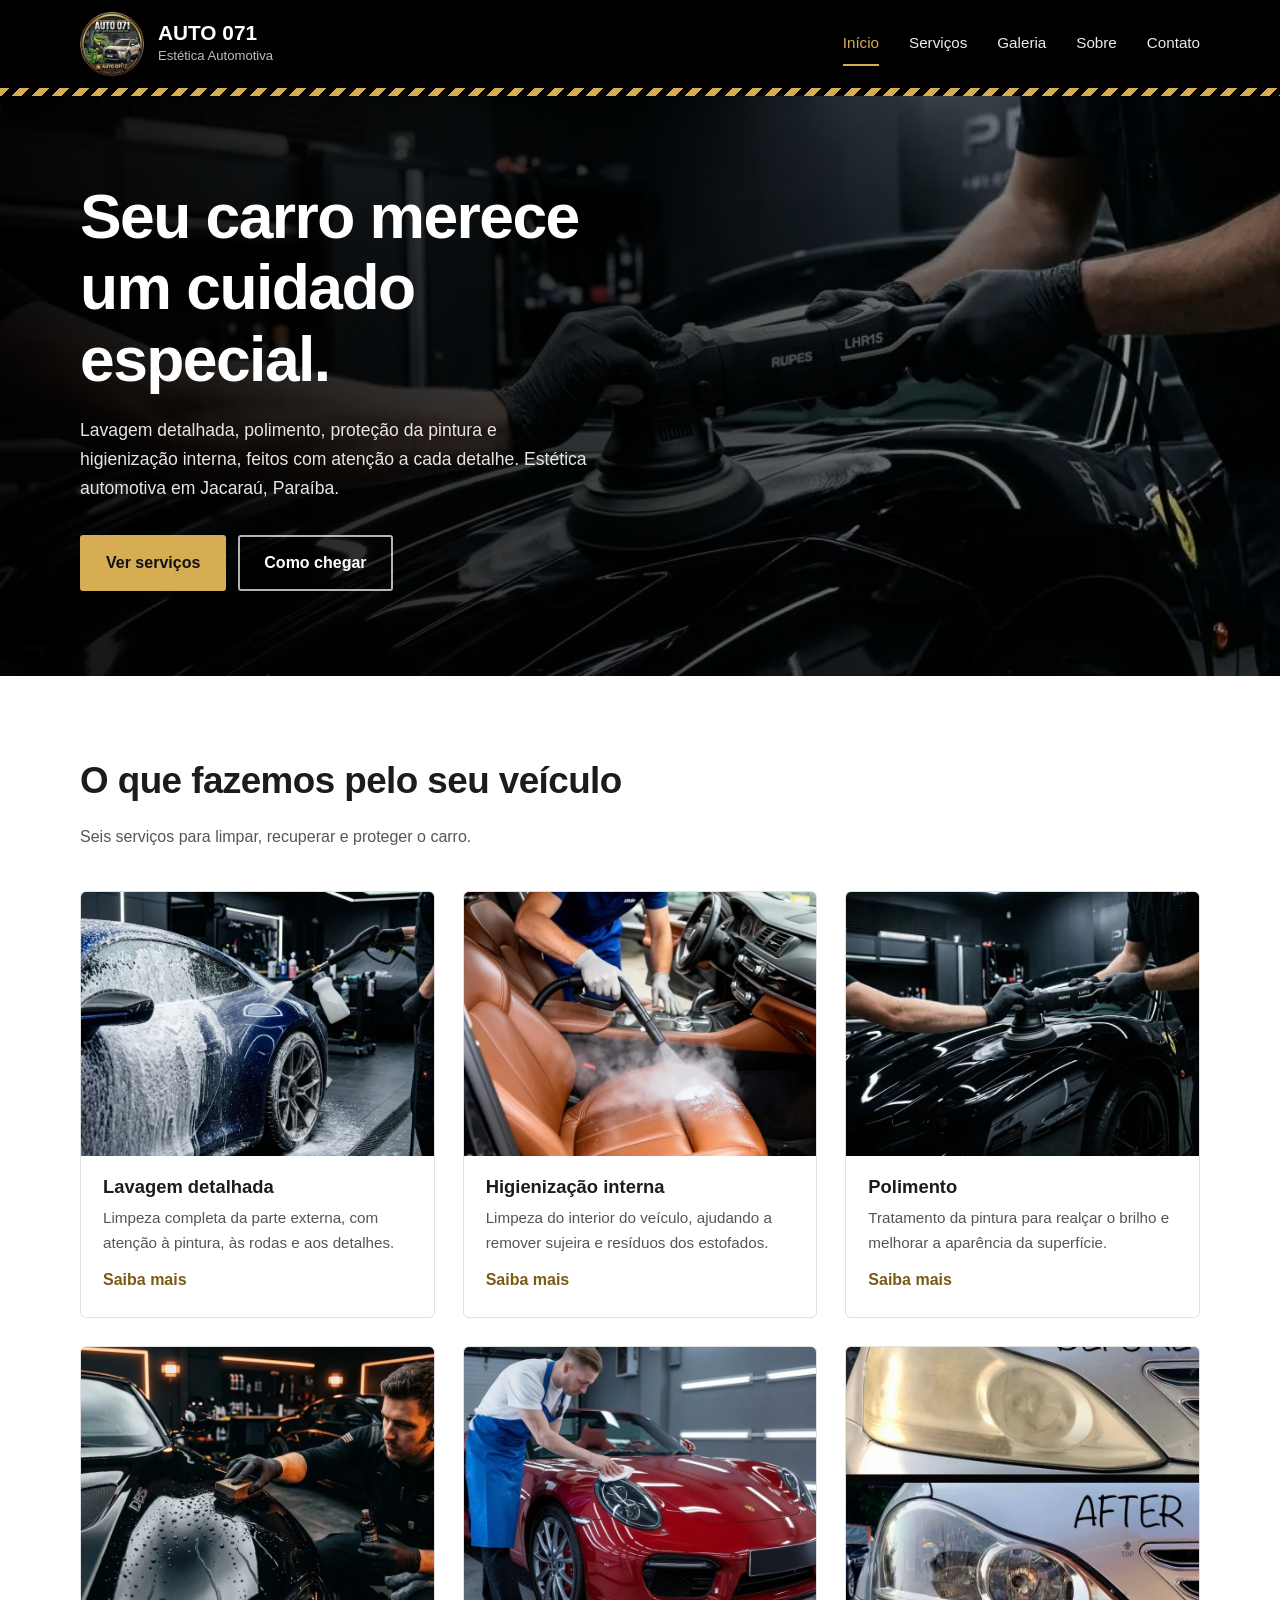
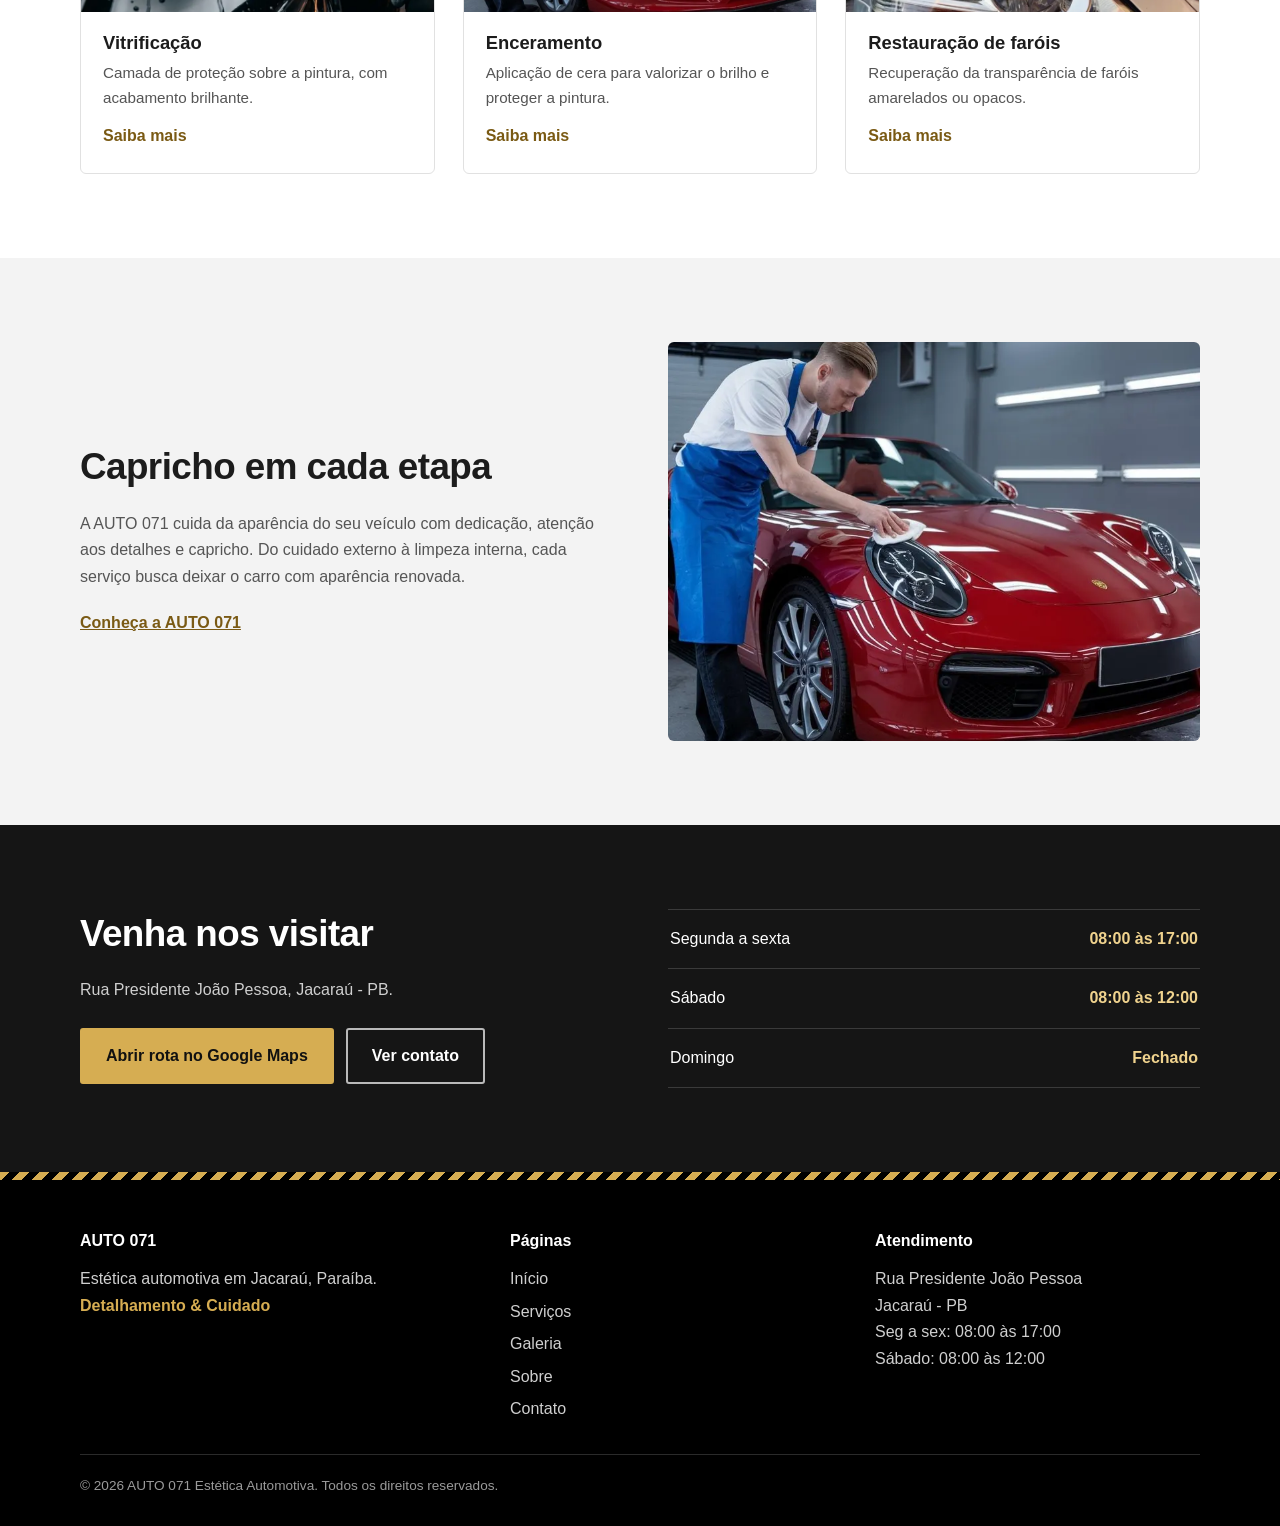
==== html/index.html @ 44c9ea7e "primeiro commit do projeto de front" ====
<!DOCTYPE html>
<html lang="pt-BR">
<head>
    <meta charset="UTF-8">
    <meta name="viewport" content="width=device-width, initial-scale=1">
    <title>AUTO 071 | Estética Automotiva em Jacaraú - PB</title>
    <meta name="description" content="Estética automotiva em Jacaraú, PB: lavagem detalhada, higienização interna, polimento, vitrificação, enceramento e restauração de faróis.">
    <meta name="theme-color" content="#000000">

    <!-- Pré-visualização ao compartilhar o link (WhatsApp, Facebook...). Troque SEU-DOMINIO pelo endereço real do site. -->
    <meta property="og:type" content="website">
    <meta property="og:locale" content="pt_BR">
    <meta property="og:site_name" content="AUTO 071 Estética Automotiva">
    <meta property="og:title" content="AUTO 071 | Estética Automotiva em Jacaraú - PB">
    <meta property="og:description" content="Estética automotiva em Jacaraú, PB: lavagem detalhada, higienização interna, polimento, vitrificação, enceramento e restauração de faróis.">
    <meta property="og:image" content="https://SEU-DOMINIO.com.br/img/og-image.jpg">
    <meta name="twitter:card" content="summary_large_image">

    <link rel="stylesheet" href="../css/index.css">
    <link rel="preload" as="image" href="../img/hero-polimento.webp">
<script type="application/ld+json">
{
  "@context": "https://schema.org",
  "@type": "AutomotiveBusiness",
  "name": "AUTO 071 Estética Automotiva",
  "description": "Estética automotiva em Jacaraú, PB.",
  "address": {"@type": "PostalAddress", "streetAddress": "Rua Presidente João Pessoa", "addressLocality": "Jacaraú", "addressRegion": "PB", "addressCountry": "BR"},
  "openingHoursSpecification": [
    {"@type": "OpeningHoursSpecification", "dayOfWeek": ["Monday", "Tuesday", "Wednesday", "Thursday", "Friday"], "opens": "08:00", "closes": "17:00"},
    {"@type": "OpeningHoursSpecification", "dayOfWeek": "Saturday", "opens": "08:00", "closes": "12:00"}
  ]
}
</script>
</head>
<body>
    <a class="pular" href="#conteudo">Ir para o conteúdo</a>

    <header class="topo">
        <div class="container cabecalho">
            <a class="marca" href="index.html" aria-label="AUTO 071 Estética Automotiva - página inicial">
                <img src="../img/logo-selo.webp" alt="" width="160" height="160">
                <span>
                    <span class="marca-nome">AUTO 071</span>
                    <span class="marca-sub">Estética Automotiva</span>
                </span>
            </a>

            <nav id="menu" aria-label="Navegação principal">
                <ul class="menu">
                    <li><a href="index.html" aria-current="page">Início</a></li>
                    <li><a href="servicos.html">Serviços</a></li>
                    <li><a href="galeria.html">Galeria</a></li>
                    <li><a href="sobre.html">Sobre</a></li>
                    <li><a href="contato.html">Contato</a></li>
                </ul>
            </nav>
        </div>
    </header>
    <div class="faixa" aria-hidden="true"></div>

    <main id="conteudo">
        <section class="hero">
            <div class="container">
                <h1>Seu carro merece um cuidado especial.</h1>
                <p>Lavagem detalhada, polimento, proteção da pintura e higienização interna, feitos com atenção a cada detalhe. Estética automotiva em Jacaraú, Paraíba.</p>
                <div class="botoes">
                    <a class="botao" href="servicos.html">Ver serviços</a>
                    <a class="botao botao-contorno" href="contato.html">Como chegar</a>
                </div>
            </div>
        </section>

        <section class="secao">
            <div class="container">
                <div class="titulo-secao">
                    <h2>O que fazemos pelo seu veículo</h2>
                    <p>Seis serviços para limpar, recuperar e proteger o carro.</p>
                </div>
                <div class="grade">
                    <a class="card" href="servicos.html#lavagem-detalhada">
                        <img src="../img/servicos/lavagem-detalhada.webp" alt="Carro coberto de espuma durante a lavagem detalhada" width="800" height="800" loading="lazy">
                        <div class="card-corpo">
                            <h3>Lavagem detalhada</h3>
                            <p>Limpeza completa da parte externa, com atenção à pintura, às rodas e aos detalhes.</p>
                            <span class="card-link">Saiba mais</span>
                        </div>
                    </a>
                    <a class="card" href="servicos.html#higienizacao-interna">
                        <img src="../img/servicos/higienizacao-interna.webp" alt="Higienização a vapor de um banco de couro" width="800" height="800" loading="lazy">
                        <div class="card-corpo">
                            <h3>Higienização interna</h3>
                            <p>Limpeza do interior do veículo, ajudando a remover sujeira e resíduos dos estofados.</p>
                            <span class="card-link">Saiba mais</span>
                        </div>
                    </a>
                    <a class="card" href="servicos.html#polimento">
                        <img src="../img/servicos/polimento.webp" alt="Profissional polindo a pintura preta de um carro com politriz" width="800" height="800" loading="lazy">
                        <div class="card-corpo">
                            <h3>Polimento</h3>
                            <p>Tratamento da pintura para realçar o brilho e melhorar a aparência da superfície.</p>
                            <span class="card-link">Saiba mais</span>
                        </div>
                    </a>
                    <a class="card" href="servicos.html#vitrificacao">
                        <img src="../img/servicos/vitrificacao.webp" alt="Aplicação de produto de proteção na pintura preta de um carro" width="800" height="800" loading="lazy">
                        <div class="card-corpo">
                            <h3>Vitrificação</h3>
                            <p>Camada de proteção sobre a pintura, com acabamento brilhante.</p>
                            <span class="card-link">Saiba mais</span>
                        </div>
                    </a>
                    <a class="card" href="servicos.html#enceramento">
                        <img src="../img/servicos/enceramento.webp" alt="Profissional aplicando cera em um carro vermelho" width="800" height="800" loading="lazy">
                        <div class="card-corpo">
                            <h3>Enceramento</h3>
                            <p>Aplicação de cera para valorizar o brilho e proteger a pintura.</p>
                            <span class="card-link">Saiba mais</span>
                        </div>
                    </a>
                    <a class="card" href="servicos.html#restauracao-farois">
                        <img src="../img/servicos/restauracao-farois.webp" alt="Farol amarelado antes e transparente depois da restauração" width="800" height="790" loading="lazy">
                        <div class="card-corpo">
                            <h3>Restauração de faróis</h3>
                            <p>Recuperação da transparência de faróis amarelados ou opacos.</p>
                            <span class="card-link">Saiba mais</span>
                        </div>
                    </a>
                </div>
            </div>
        </section>

        <section class="secao secao-cinza">
            <div class="container duas-colunas">
                <div class="texto">
                    <h2>Capricho em cada etapa</h2>
                    <p>A AUTO 071 cuida da aparência do seu veículo com dedicação, atenção aos detalhes e capricho. Do cuidado externo à limpeza interna, cada serviço busca deixar o carro com aparência renovada.</p>
                    <a class="link-texto" href="sobre.html">Conheça a AUTO 071</a>
                </div>
                <img src="../img/servicos/enceramento.webp" alt="Profissional aplicando cera em um carro vermelho" width="800" height="800" loading="lazy">
            </div>
        </section>

        <section class="secao secao-escura">
            <div class="container duas-colunas">
                <div>
                    <h2>Venha nos visitar</h2>
                    <p>Rua Presidente João Pessoa, Jacaraú - PB.</p>
                    <div class="botoes" style="margin-top:24px">
                        <a class="botao" href="https://www.google.com/maps/dir/?api=1&destination=Rua%20Presidente%20Jo%C3%A3o%20Pessoa%2C%20Jacara%C3%BA%2C%20PB" target="_blank" rel="noopener noreferrer">Abrir rota no Google Maps</a>
                        <a class="botao botao-contorno" href="contato.html">Ver contato</a>
                    </div>
                </div>
                <div>
                    <dl class="horarios">
                        <div><dt>Segunda a sexta</dt><dd>08:00 às 17:00</dd></div>
                        <div><dt>Sábado</dt><dd>08:00 às 12:00</dd></div>
                        <div><dt>Domingo</dt><dd>Fechado</dd></div>
                    </dl>
                </div>
            </div>
        </section>
    </main>

    <div class="faixa" aria-hidden="true"></div>
    <footer class="rodape">
        <div class="container">
            <div class="rodape-grade">
                <div>
                    <p class="rodape-titulo">AUTO 071</p>
                    <p>Estética automotiva em Jacaraú, Paraíba.</p>
                    <p><strong>Detalhamento &amp; Cuidado</strong></p>
                </div>
                <div>
                    <p class="rodape-titulo">Páginas</p>
                    <ul>
                    <li><a href="index.html">Início</a></li>
                    <li><a href="servicos.html">Serviços</a></li>
                    <li><a href="galeria.html">Galeria</a></li>
                    <li><a href="sobre.html">Sobre</a></li>
                    <li><a href="contato.html">Contato</a></li>
                    </ul>
                </div>
                <div>
                    <p class="rodape-titulo">Atendimento</p>
                    <address>Rua Presidente João Pessoa<br>Jacaraú - PB</address>
                    <p>Seg a sex: 08:00 às 17:00<br>Sábado: 08:00 às 12:00</p>
                </div>
            </div>
            <p class="copyright">&copy; 2026 AUTO 071 Estética Automotiva. Todos os direitos reservados.</p>
        </div>
    </footer>
</body>
</html>
---- css/index.css ----
/* AUTO 071 - Estética Automotiva
   Estilos da página index.html. Cada página tem o seu próprio arquivo de CSS.
   Identidade: preto + dourado do logo. */

/* ---------- 1. Variáveis (cores e medidas em um só lugar) ---------- */
:root {
    --preto: #000;
    --grafite: #151515;
    --dourado: #d6ad52;          /* destaque sobre fundo escuro */
    --dourado-claro: #f0d38e;
    --dourado-escuro: #7a5a14;   /* texto dourado sobre fundo claro (contraste 6:1) */
    --fundo-claro: #f3f3f3;
    --texto: #1c1c1c;
    --texto-suave: #555;
    --linha: #e1e1e1;
    --raio: 6px;
    --largura: 1120px;
}

/* ---------- 2. Base ---------- */
* { box-sizing: border-box; margin: 0; padding: 0; }
html { scroll-behavior: smooth; -webkit-text-size-adjust: 100%; }
body {
    font-family: "Segoe UI", Roboto, "Helvetica Neue", Arial, sans-serif;
    color: var(--texto);
    line-height: 1.65;
    background: #fff;
}
img { display: block; max-width: 100%; height: auto; }
a { color: inherit; }
h1, h2, h3 { line-height: 1.15; }
h1 { font-size: clamp(2.3rem, 5.6vw, 3.9rem); font-weight: 800; letter-spacing: -.025em; }
h2 { font-size: clamp(1.6rem, 3.2vw, 2.3rem); font-weight: 800; letter-spacing: -.015em; margin-bottom: .6em; }
h3 { font-size: 1.15rem; font-weight: 700; margin-bottom: .4em; }
p { max-width: 65ch; }
.container { width: min(var(--largura), 90%); margin-inline: auto; }
:focus-visible { outline: 3px solid var(--dourado-escuro); outline-offset: 3px; }
.topo :focus-visible,
.hero :focus-visible,
.secao-escura :focus-visible,
.rodape :focus-visible { outline-color: var(--dourado-claro); }
.pular {
    position: absolute; left: 12px; top: -60px; z-index: 100;
    padding: 10px 16px; border-radius: 4px;
    background: var(--dourado); color: #000; font-weight: 700; text-decoration: none;
}
.pular:focus { top: 12px; }

/* ---------- 3. Cabeçalho e menu ---------- */
.topo { position: relative; background: var(--preto); }
.cabecalho { display: flex; align-items: center; justify-content: space-between; gap: 24px; min-height: 88px; }
.marca { display: flex; align-items: center; gap: 14px; color: #fff; text-decoration: none; }
.marca img { width: 64px; height: 64px; }
.marca-nome { display: block; font-size: 1.3rem; font-weight: 800; line-height: 1.1; }
.marca-sub { display: block; font-size: .82rem; color: #bdbdbd; }
.menu { display: flex; gap: 4px 30px; list-style: none; }
.menu a {
    display: block; padding: 8px 0;
    border-bottom: 2px solid transparent;
    color: #ececec; font-size: .95rem; text-decoration: none;
    transition: color .2s ease, border-color .2s ease;
}
.menu a:hover { color: var(--dourado); }
.menu a[aria-current="page"] { color: var(--dourado); border-bottom-color: var(--dourado); }
.faixa {
    height: 8px;
    background: repeating-linear-gradient(135deg, var(--dourado) 0 7px, var(--preto) 7px 14px);
}

/* ---------- 4. Botões ---------- */
.botoes { display: flex; flex-wrap: wrap; gap: 12px; }
.botao {
    display: inline-block; padding: 13px 24px;
    border: 2px solid var(--dourado); border-radius: 3px;
    background: var(--dourado); color: #111;
    font-weight: 700; text-decoration: none;
    transition: background .2s ease, color .2s ease, border-color .2s ease;
}
.botao:hover { background: var(--dourado-claro); border-color: var(--dourado-claro); }
.botao-contorno { background: transparent; color: #fff; border-color: rgba(255, 255, 255, .7); }
.botao-contorno:hover { background: #fff; color: #111; border-color: #fff; }

/* ---------- 5. Início: destaque ---------- */
.hero {
    display: flex; align-items: center; min-height: 580px; color: #fff;
    background:
        linear-gradient(90deg, rgba(0, 0, 0, .94) 0%, rgba(0, 0, 0, .72) 50%, rgba(0, 0, 0, .3) 100%),
        url("../img/hero-polimento.webp") center 40% / cover no-repeat,
        #000;
}
.hero .container { padding: 80px 0; }
.hero h1 { max-width: 16ch; }
.hero p { margin: 20px 0 32px; max-width: 52ch; color: #e6e6e6; font-size: 1.1rem; }

/* ---------- 6. Seções ---------- */
.secao { padding: 84px 0; }
.secao-cinza { background: var(--fundo-claro); }
.secao-escura { background: var(--grafite); color: #fff; }
.secao-escura p { color: #cfcfcf; }
.titulo-secao { margin-bottom: 40px; }
.titulo-secao p { color: var(--texto-suave); }
.duas-colunas { display: grid; grid-template-columns: 1fr 1fr; gap: 56px; align-items: center; }
.duas-colunas img { width: 100%; aspect-ratio: 4 / 3; object-fit: cover; border-radius: var(--raio); }
.texto p { color: var(--texto-suave); }
.texto p + p { margin-top: 14px; }
.link-texto { display: inline-block; margin-top: 20px; font-weight: 700; color: var(--dourado-escuro); }
.secao-escura .link-texto { color: var(--dourado); }

/* ---------- 7. Cards de serviço (início) ---------- */
.grade { display: grid; grid-template-columns: repeat(3, 1fr); gap: 28px; }
.card {
    display: block; overflow: hidden;
    border: 1px solid var(--linha); border-radius: var(--raio);
    background: #fff; color: inherit; text-decoration: none;
    transition: border-color .2s ease;
}
.card:hover { border-color: var(--dourado); }
.card img { width: 100%; aspect-ratio: 4 / 3; object-fit: cover; }
.card-corpo { padding: 20px 22px 24px; }
.card-corpo p { color: var(--texto-suave); font-size: .95rem; }
.card-link { display: inline-block; margin-top: 12px; font-weight: 700; color: var(--dourado-escuro); }
.card:hover .card-link { text-decoration: underline; }

/* ---------- 8. Horários (lista de definição) ---------- */
.horarios { border-top: 1px solid var(--linha); }
.horarios div {
    display: flex; flex-wrap: wrap; justify-content: space-between; gap: 2px 20px;
    padding: 16px 2px; border-bottom: 1px solid var(--linha);
}
.horarios dd { font-weight: 700; white-space: nowrap; }
.secao-escura .horarios,
.secao-escura .horarios div { border-color: #3a3a3a; }
.secao-escura .horarios dd { color: var(--dourado-claro); }

/* ---------- 9. Endereço (usado no rodapé) ---------- */
address { font-style: normal; }

/* ---------- 10. Rodapé ---------- */
.rodape { padding: 48px 0 28px; background: var(--preto); color: #cfcfcf; }
.rodape-grade { display: grid; grid-template-columns: 1.2fr 1fr 1fr; gap: 40px; }
.rodape-titulo { margin-bottom: 12px; color: #fff; font-weight: 700; }
.rodape ul { list-style: none; }
.rodape li + li { margin-top: 6px; }
.rodape a { text-decoration: none; }
.rodape a:hover { color: var(--dourado); }
.rodape strong { color: var(--dourado); }
.copyright { margin-top: 32px; padding-top: 20px; border-top: 1px solid #2a2a2a; color: #9a9a9a; font-size: .85rem; max-width: none; }

/* ---------- 11. Responsivo ---------- */
@media (max-width: 960px) {
    .grade { grid-template-columns: repeat(2, 1fr); }
    .rodape-grade { grid-template-columns: 1fr 1fr; }
}
@media (max-width: 860px) {
    /* No celular o menu quebra em linhas */
    .cabecalho { flex-wrap: wrap; padding: 12px 0; }
    #menu { flex-basis: 100%; }
    .menu { flex-wrap: wrap; gap: 4px 20px; }
    .hero { min-height: 500px; background:
        linear-gradient(rgba(0, 0, 0, .82), rgba(0, 0, 0, .82)),
        url("../img/hero-polimento.webp") center / cover no-repeat, #000; }
    .hero .container { padding: 60px 0; }
    .secao { padding: 64px 0; }
    .duas-colunas { grid-template-columns: 1fr; gap: 28px; }
}
@media (max-width: 560px) {
    .grade, .rodape-grade { grid-template-columns: 1fr; }
    .marca-sub { display: none; }
    .botoes .botao { flex: 1 1 auto; text-align: center; }
}

/* ---------- 12. Respeita quem pede menos movimento ---------- */
@media (prefers-reduced-motion: reduce) {
    html { scroll-behavior: auto; }
    *, *::before, *::after { transition: none !important; }
}
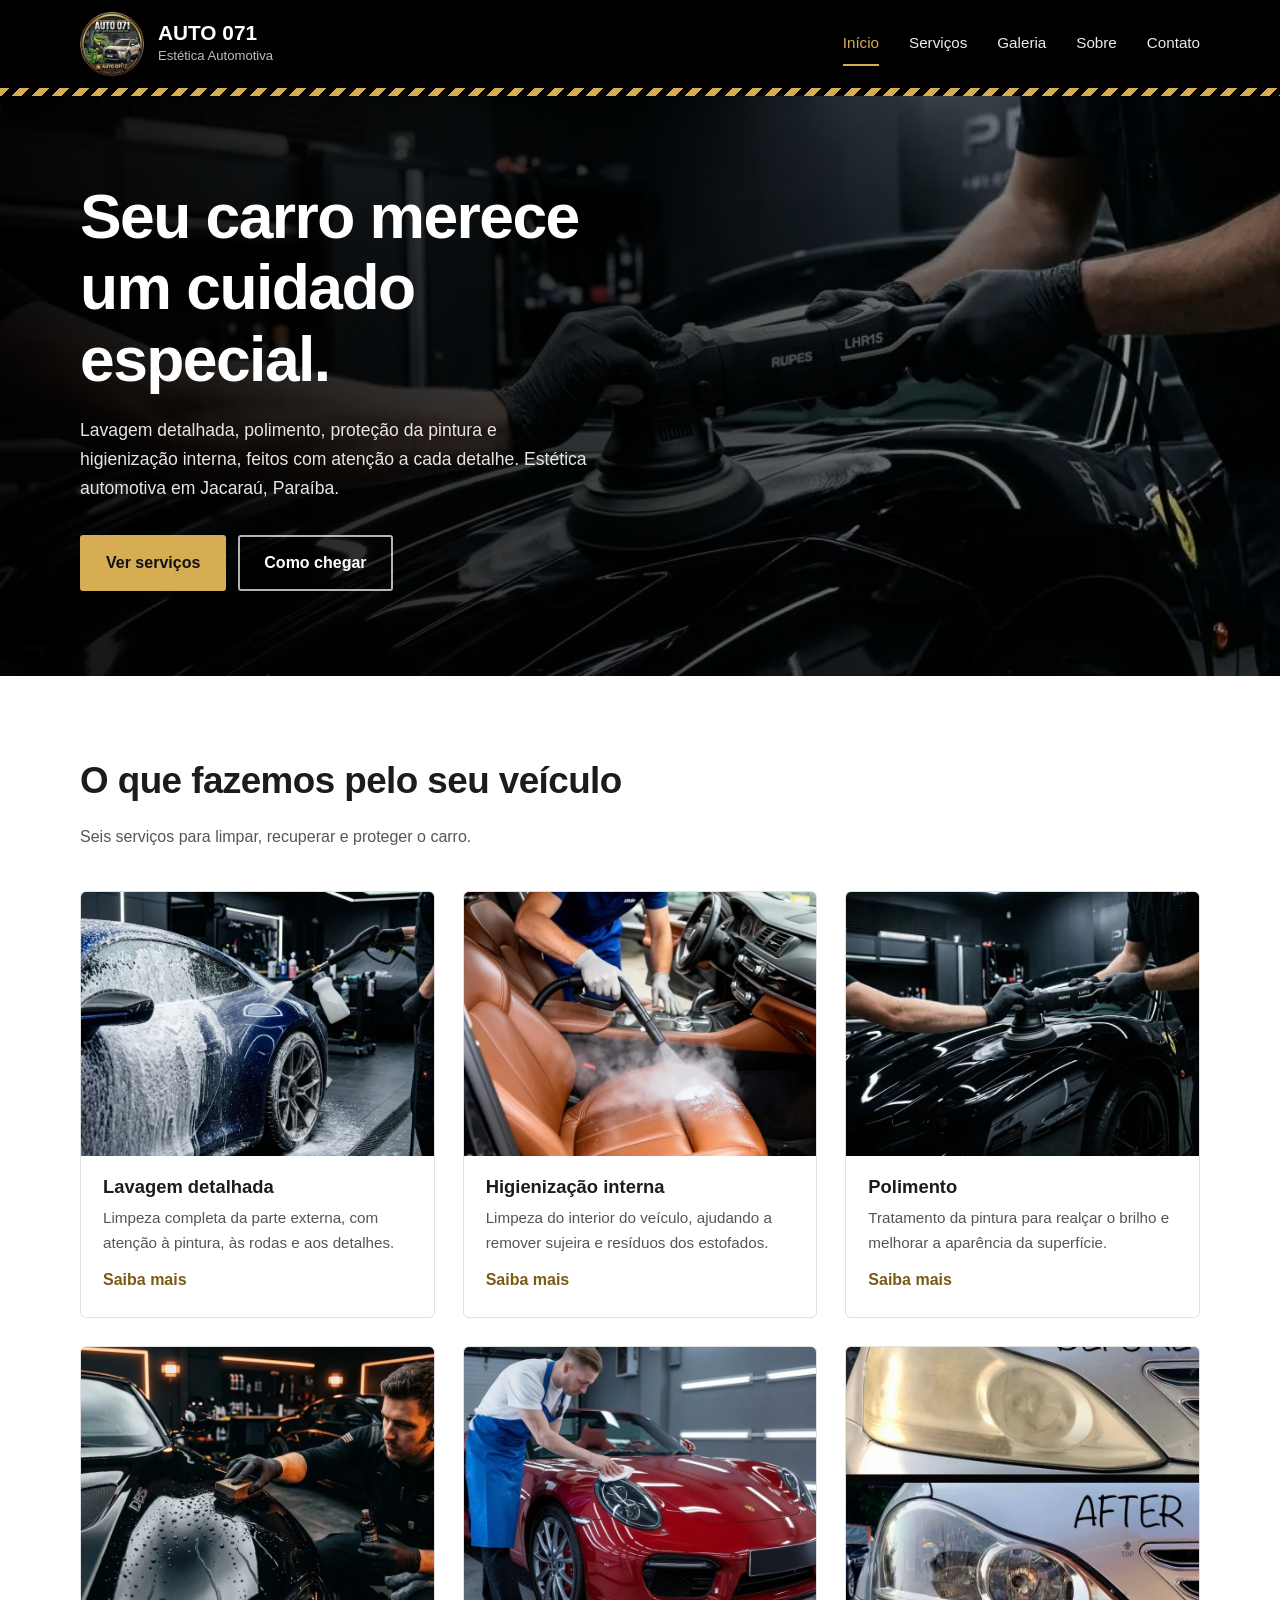
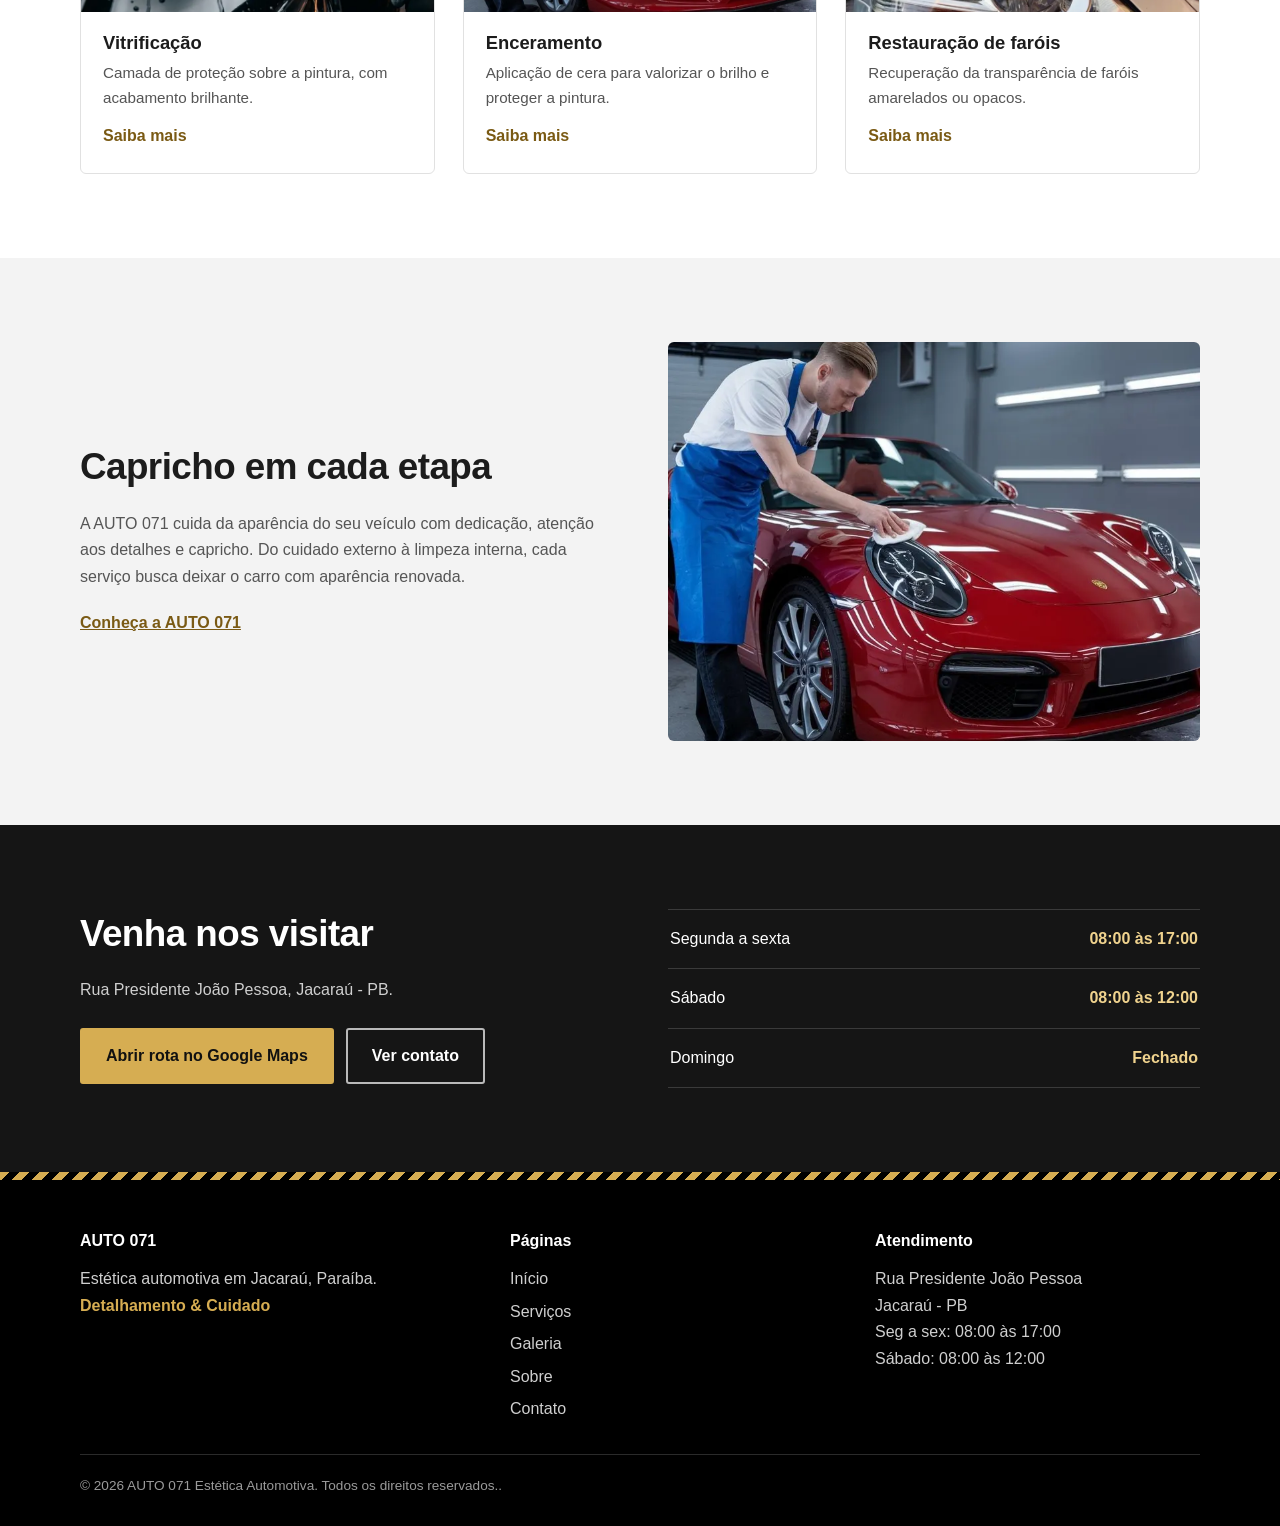
==== commit cef82fbd: "Atualizando projeto" ====
--- a/html/index.html
+++ b/html/index.html
@@ -186,7 +186,7 @@
                     <p>Seg a sex: 08:00 às 17:00<br>Sábado: 08:00 às 12:00</p>
                 </div>
             </div>
-            <p class="copyright">&copy; 2026 AUTO 071 Estética Automotiva. Todos os direitos reservados.</p>
+            <p class="copyright">&copy; 2026 AUTO 071 Estética Automotiva. Todos os direitos reservados..</p>
         </div>
     </footer>
 </body>
